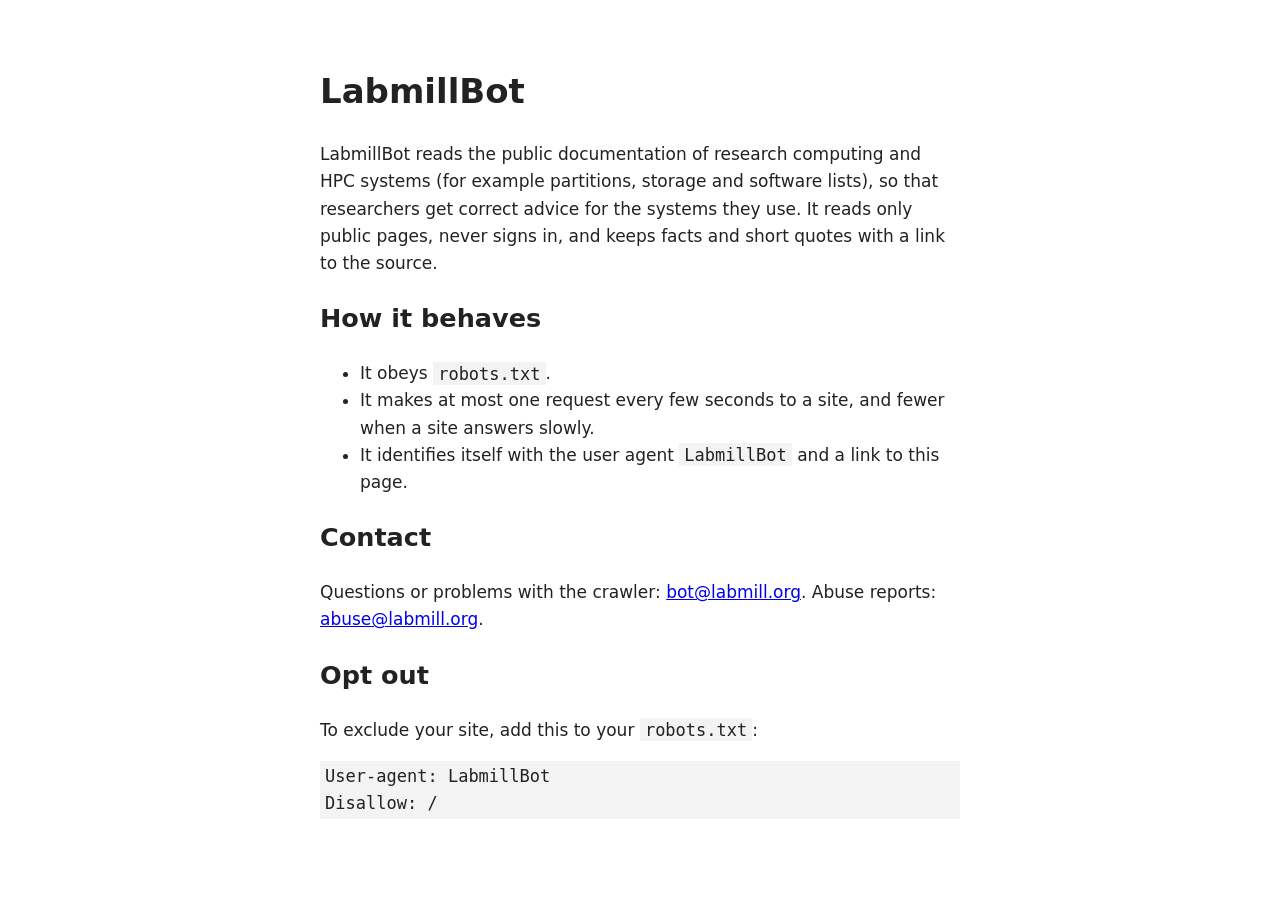
==== bot/index.html @ 0d6798f3 "Labmill website: the pages that are live on labmill.org Co-Authored-By: Claude Opus 5.5 (1M context)" ====
<!doctype html><html lang="en"><head><meta charset="utf-8"><meta name="viewport" content="width=device-width,initial-scale=1">
<title>LabmillBot</title><style>body{font:17px/1.6 system-ui,sans-serif;max-width:40rem;margin:4rem auto;padding:0 1rem;color:#222}code,pre{background:#f3f3f3;padding:.1em .3em}</style></head>
<body><h1>LabmillBot</h1>
<p>LabmillBot reads the public documentation of research computing and HPC systems (for example partitions, storage and software lists), so that researchers get correct advice for the systems they use. It reads only public pages, never signs in, and keeps facts and short quotes with a link to the source.</p>
<h2>How it behaves</h2><ul><li>It obeys <code>robots.txt</code>.</li><li>It makes at most one request every few seconds to a site, and fewer when a site answers slowly.</li><li>It identifies itself with the user agent <code>LabmillBot</code> and a link to this page.</li></ul>
<h2>Contact</h2><p>Questions or problems with the crawler: <a href="mailto:bot@labmill.org">bot@labmill.org</a>. Abuse reports: <a href="mailto:abuse@labmill.org">abuse@labmill.org</a>.</p>
<h2>Opt out</h2><p>To exclude your site, add this to your <code>robots.txt</code>:</p><pre>User-agent: LabmillBot
Disallow: /</pre>
</body></html>
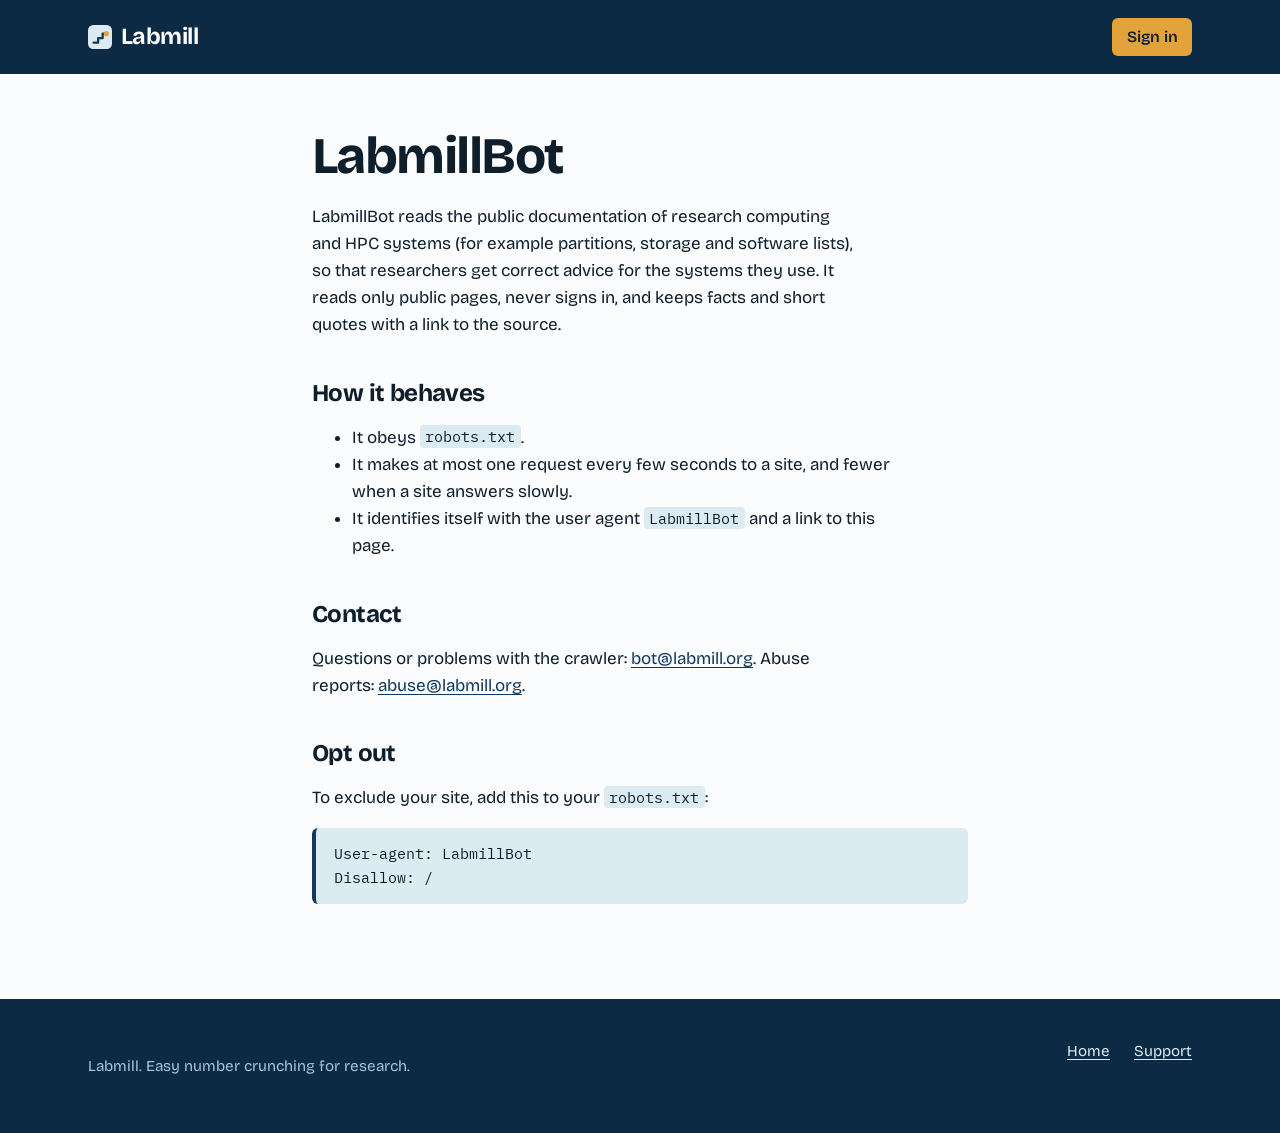
==== commit 2a121ffd: "Website redesign: cyanotype look, self-hosted fonts, how it works, app status line Co-Authored-By: C" ====
--- a/bot/index.html
+++ b/bot/index.html
@@ -1,9 +1,44 @@
-<!doctype html><html lang="en"><head><meta charset="utf-8"><meta name="viewport" content="width=device-width,initial-scale=1">
-<title>LabmillBot</title><style>body{font:17px/1.6 system-ui,sans-serif;max-width:40rem;margin:4rem auto;padding:0 1rem;color:#222}code,pre{background:#f3f3f3;padding:.1em .3em}</style></head>
-<body><h1>LabmillBot</h1>
-<p>LabmillBot reads the public documentation of research computing and HPC systems (for example partitions, storage and software lists), so that researchers get correct advice for the systems they use. It reads only public pages, never signs in, and keeps facts and short quotes with a link to the source.</p>
-<h2>How it behaves</h2><ul><li>It obeys <code>robots.txt</code>.</li><li>It makes at most one request every few seconds to a site, and fewer when a site answers slowly.</li><li>It identifies itself with the user agent <code>LabmillBot</code> and a link to this page.</li></ul>
-<h2>Contact</h2><p>Questions or problems with the crawler: <a href="mailto:bot@labmill.org">bot@labmill.org</a>. Abuse reports: <a href="mailto:abuse@labmill.org">abuse@labmill.org</a>.</p>
-<h2>Opt out</h2><p>To exclude your site, add this to your <code>robots.txt</code>:</p><pre>User-agent: LabmillBot
+<!doctype html>
+<html lang="en">
+<head>
+<meta charset="utf-8">
+<meta name="viewport" content="width=device-width,initial-scale=1">
+<title>LabmillBot, the Labmill crawler</title>
+<meta name="description" content="LabmillBot reads public documentation of research computing and HPC systems. How it behaves, how to contact us and how to opt out.">
+<meta name="theme-color" content="#0c2a44">
+<link rel="icon" href="../assets/mark.svg" type="image/svg+xml">
+<link rel="stylesheet" href="../assets/site.css">
+</head>
+<body>
+<header class="top">
+  <div class="wrap">
+    <a class="mark" href="/"><svg viewBox="0 0 32 32" aria-hidden="true"><rect width="32" height="32" rx="7" fill="#dcebf2"/><path d="M7.5 23.5h6v-6h6v-6h3" fill="none" stroke="#12395a" stroke-width="3" stroke-linecap="round" stroke-linejoin="round"/><circle cx="24.5" cy="11.5" r="3.4" fill="#e3a33b"/></svg>Labmill</a>
+    <nav aria-label="Main"><a class="signin" href="https://app.labmill.org/">Sign in</a></nav>
+  </div>
+</header>
+<main class="page">
+  <div class="wrap">
+    <h1>LabmillBot</h1>
+    <p>LabmillBot reads the public documentation of research computing and HPC systems (for example partitions, storage and software lists), so that researchers get correct advice for the systems they use. It reads only public pages, never signs in, and keeps facts and short quotes with a link to the source.</p>
+    <h2>How it behaves</h2>
+    <ul>
+      <li>It obeys <code>robots.txt</code>.</li>
+      <li>It makes at most one request every few seconds to a site, and fewer when a site answers slowly.</li>
+      <li>It identifies itself with the user agent <code>LabmillBot</code> and a link to this page.</li>
+    </ul>
+    <h2>Contact</h2>
+    <p>Questions or problems with the crawler: <a href="mailto:bot@labmill.org">bot@labmill.org</a>. Abuse reports: <a href="mailto:abuse@labmill.org">abuse@labmill.org</a>.</p>
+    <h2>Opt out</h2>
+    <p>To exclude your site, add this to your <code>robots.txt</code>:</p>
+<pre>User-agent: LabmillBot
 Disallow: /</pre>
-</body></html>
+  </div>
+</main>
+<footer>
+  <div class="wrap">
+    <p>Labmill. Easy number crunching for research.</p>
+    <ul><li><a href="/">Home</a></li><li><a href="mailto:labmill.support@gmail.com">Support</a></li></ul>
+  </div>
+</footer>
+</body>
+</html>
--- a/assets/site.css
+++ b/assets/site.css
@@ -0,0 +1,194 @@
+/* Labmill website. Cyanotype palette: the blue of lab blueprint prints. */
+@font-face {
+  font-family: "Bricolage Grotesque";
+  src: url("fonts/bricolage-grotesque-latin-wght-normal.woff2") format("woff2");
+  font-weight: 200 800;
+  font-display: swap;
+}
+@font-face {
+  font-family: "IBM Plex Mono";
+  src: url("fonts/ibm-plex-mono-latin-400-normal.woff2") format("woff2");
+  font-weight: 400;
+  font-display: swap;
+}
+@font-face {
+  font-family: "IBM Plex Mono";
+  src: url("fonts/ibm-plex-mono-latin-500-normal.woff2") format("woff2");
+  font-weight: 500;
+  font-display: swap;
+}
+
+:root {
+  --prussian: #12395a;
+  --prussian-deep: #0c2a44;
+  --cyan: #dcebf2;
+  --cyan-line: #b9d3e0;
+  --paper: #fafcfd;
+  --ink: #0f1e2b;
+  --muted: #4a6175;
+  --on-dark-muted: #a9c3d6;
+  --amber: #e3a33b;
+  --amber-hover: #f0b65a;
+  --sans: "Bricolage Grotesque", ui-sans-serif, system-ui, sans-serif;
+  --mono: "IBM Plex Mono", ui-monospace, "SFMono-Regular", Menlo, monospace;
+  --measure: 34rem;
+  --wide: 72rem;
+}
+
+* { box-sizing: border-box; }
+html { -webkit-text-size-adjust: 100%; }
+body {
+  margin: 0;
+  background: var(--paper);
+  color: var(--ink);
+  font: 400 1.0625rem/1.6 var(--sans);
+  font-optical-sizing: auto;
+}
+a { color: var(--prussian); text-underline-offset: .18em; text-decoration-thickness: .06em; }
+a:hover { text-decoration-thickness: .12em; }
+:focus-visible { outline: 3px solid var(--amber); outline-offset: 3px; border-radius: 2px; }
+.skip { position: absolute; left: -999px; }
+.skip:focus { left: 1rem; top: 1rem; background: var(--paper); padding: .5rem .75rem; z-index: 10; }
+
+.wrap { max-width: var(--wide); margin: 0 auto; padding: 0 1.5rem; }
+
+/* Status line: shown only when the app does not answer. */
+.status { display: none; background: var(--amber); color: var(--ink); font-weight: 500; }
+.status.down { display: block; }
+.status p { margin: 0; padding: .55rem 0; font-size: .95rem; }
+
+/* Header */
+.top { background: var(--prussian-deep); color: var(--paper); }
+.top .wrap { display: flex; align-items: center; justify-content: space-between; gap: 1rem; padding-top: 1.1rem; padding-bottom: 1.1rem; }
+.mark { color: var(--paper); text-decoration: none; font-weight: 700; font-size: 1.45rem; letter-spacing: -.02em; display: inline-flex; align-items: center; gap: .55rem; }
+.mark svg { width: 1.5rem; height: 1.5rem; }
+.top nav { display: flex; align-items: center; gap: 1.4rem; font-size: .98rem; }
+.top nav a { color: var(--on-dark-muted); text-decoration: none; }
+.top nav a:hover { color: var(--paper); }
+.top nav a.signin { color: var(--ink); background: var(--amber); padding: .42rem .9rem; border-radius: 6px; font-weight: 600; }
+.top nav a.signin:hover { background: var(--amber-hover); color: var(--ink); }
+
+/* Hero: graph paper in cyanotype */
+.hero {
+  background-color: var(--prussian-deep);
+  background-image:
+    linear-gradient(rgba(220,235,242,.055) 1px, transparent 1px),
+    linear-gradient(90deg, rgba(220,235,242,.055) 1px, transparent 1px);
+  background-size: 28px 28px;
+  color: var(--paper);
+  padding: 3.5rem 0 4.5rem;
+}
+.hero .wrap { display: grid; grid-template-columns: minmax(0, 1fr) minmax(0, 1.05fr); gap: 3.5rem; align-items: center; }
+.hero h1 {
+  font-size: clamp(2.5rem, 5.6vw, 4.4rem);
+  line-height: 1.02;
+  letter-spacing: -.035em;
+  font-weight: 750;
+  font-variation-settings: "opsz" 96;
+  margin: 0 0 1.4rem;
+  max-width: 12ch;
+  text-wrap: balance;
+}
+.hero .lede { font-size: 1.2rem; line-height: 1.55; color: var(--cyan); max-width: var(--measure); margin: 0 0 2rem; }
+.actions { display: flex; flex-wrap: wrap; gap: .9rem 1.4rem; align-items: center; }
+.btn { display: inline-block; background: var(--amber); color: var(--ink); text-decoration: none; font-weight: 650; padding: .8rem 1.35rem; border-radius: 7px; font-size: 1.05rem; }
+.btn:hover { background: var(--amber-hover); }
+.actions .quiet { color: var(--cyan); }
+.actions .quiet:hover { color: var(--paper); }
+.slurm { margin: 1.6rem 0 0; color: var(--on-dark-muted); font-size: .95rem; }
+
+/* The transcript: request, script, job states */
+.run {
+  margin: 0;
+  background: var(--paper);
+  color: var(--ink);
+  border-radius: 12px;
+  box-shadow: 0 30px 60px -30px rgba(0,0,0,.6), 0 0 0 1px rgba(220,235,242,.12);
+  overflow: hidden;
+}
+.run figcaption { display: flex; justify-content: space-between; padding: .7rem 1.1rem; background: var(--cyan); color: var(--muted); font-size: .85rem; border-bottom: 1px solid var(--cyan-line); }
+.run .body { padding: 1.2rem 1.2rem 1.3rem; display: grid; gap: .9rem; }
+.say { margin: 0; padding: .75rem .95rem; border-radius: 10px; max-width: 92%; font-size: .98rem; line-height: 1.45; }
+.say.you { background: var(--prussian); color: var(--paper); justify-self: end; border-bottom-right-radius: 3px; }
+.say.lm { background: var(--cyan); color: var(--ink); border-bottom-left-radius: 3px; }
+.script { margin: 0; background: #f1f6f9; border: 1px solid var(--cyan-line); border-radius: 8px; padding: .8rem .95rem; font: 400 .82rem/1.6 var(--mono); color: var(--ink); overflow-x: auto; }
+.script .c { color: var(--muted); }
+.script .k { color: var(--prussian); font-weight: 500; }
+.states { display: flex; gap: .45rem; flex-wrap: wrap; margin: 0; padding: 0; list-style: none; font: 500 .8rem/1 var(--mono); }
+.states li { padding: .42rem .6rem; border-radius: 5px; background: var(--cyan); color: var(--muted); }
+.states li.done { background: var(--amber); color: var(--ink); }
+.check { margin: 0; font-size: .92rem; color: var(--muted); }
+
+/* One orchestrated reveal on load; nothing else moves. */
+@media (prefers-reduced-motion: no-preference) {
+  .run .body > * { opacity: 0; transform: translateY(6px); animation: appear .45s ease-out forwards; }
+  .run .body > :nth-child(1) { animation-delay: .25s; }
+  .run .body > :nth-child(2) { animation-delay: 1.0s; }
+  .run .body > :nth-child(3) { animation-delay: 1.7s; }
+  .run .body > :nth-child(4) { animation-delay: 2.5s; }
+  .run .body > :nth-child(5) { animation-delay: 3.2s; }
+  @keyframes appear { to { opacity: 1; transform: none; } }
+}
+
+/* Sections */
+section { padding: 5rem 0; }
+section + section { border-top: 1px solid var(--cyan-line); }
+h2 { font-size: clamp(1.9rem, 3.4vw, 2.6rem); line-height: 1.1; letter-spacing: -.025em; font-weight: 720; margin: 0 0 1rem; max-width: 20ch; text-wrap: balance; }
+.intro { color: var(--muted); font-size: 1.15rem; max-width: var(--measure); margin: 0 0 3rem; }
+
+/* The five steps are a real sequence, so they are numbered. */
+.steps { list-style: none; margin: 0; padding: 0; display: grid; grid-template-columns: repeat(5, minmax(0, 1fr)); gap: 0; counter-reset: step; }
+.steps li { counter-increment: step; padding: 1.4rem 1.3rem 0 0; border-top: 3px solid var(--prussian); position: relative; }
+.steps li + li { padding-left: 1.3rem; border-left: 1px solid var(--cyan-line); }
+.steps li::before { content: counter(step); display: block; font: 700 2.4rem/1 var(--sans); color: var(--prussian); margin-bottom: .8rem; font-variation-settings: "opsz" 96; }
+.steps h3 { font-size: 1.15rem; margin: 0 0 .4rem; letter-spacing: -.01em; }
+.steps p { margin: 0; color: var(--muted); font-size: .98rem; }
+
+.control { display: grid; grid-template-columns: minmax(0, 1fr) minmax(0, 1.4fr); gap: 3rem; align-items: start; }
+.control dl { margin: 0; display: grid; grid-template-columns: minmax(0, 1fr) minmax(0, 1fr); gap: 2.2rem 2.5rem; }
+.control dt { font-weight: 650; font-size: 1.12rem; margin-bottom: .35rem; }
+.control dd { margin: 0; color: var(--muted); }
+
+.knows { background: var(--cyan); }
+.knows .wrap { display: grid; grid-template-columns: minmax(0, 1fr) minmax(0, 1fr); gap: 3.5rem; align-items: center; }
+.knows p { max-width: var(--measure); }
+.fact { background: var(--paper); border: 1px solid var(--cyan-line); border-left: 5px solid var(--prussian); border-radius: 8px; padding: 1.3rem 1.4rem; }
+.fact .what { font-size: 1.25rem; font-weight: 650; margin: 0 0 .9rem; letter-spacing: -.01em; }
+.fact dl { margin: 0; display: grid; grid-template-columns: auto 1fr; gap: .35rem 1rem; font-size: .93rem; }
+.fact dt { color: var(--muted); }
+.fact dd { margin: 0; font-family: var(--mono); font-size: .85rem; overflow-wrap: anywhere; }
+.meter { display: inline-block; vertical-align: middle; width: 5.5rem; height: .45rem; background: var(--cyan); border-radius: 99px; margin-right: .5rem; position: relative; overflow: hidden; }
+.meter::after { content: ""; position: absolute; inset: 0 22% 0 0; background: var(--prussian); border-radius: 99px; }
+
+.teams p { color: var(--muted); font-size: 1.1rem; max-width: 40rem; }
+
+/* Footer */
+footer { background: var(--prussian-deep); color: var(--on-dark-muted); padding: 2.5rem 0; font-size: .95rem; }
+footer .wrap { display: flex; flex-wrap: wrap; justify-content: space-between; gap: 1rem 2rem; }
+footer a { color: var(--cyan); }
+footer ul { list-style: none; display: flex; flex-wrap: wrap; gap: .5rem 1.5rem; margin: 0; padding: 0; }
+
+/* Plain text pages (the crawler page, later privacy and terms) */
+.page { padding: 3.5rem 0 5rem; }
+.page .wrap { max-width: 44rem; }
+.page h1 { font-size: clamp(2.2rem, 5vw, 3.2rem); line-height: 1.05; letter-spacing: -.03em; font-weight: 750; margin: 0 0 1.2rem; }
+.page h2 { font-size: 1.5rem; margin: 2.6rem 0 .6rem; }
+.page p, .page li { max-width: var(--measure); }
+.page code { font: .9em var(--mono); background: var(--cyan); padding: .08em .35em; border-radius: 4px; }
+.page pre { font: .92rem/1.6 var(--mono); background: var(--cyan); border-left: 4px solid var(--prussian); padding: .9rem 1.1rem; border-radius: 6px; overflow-x: auto; }
+
+/* Narrow screens */
+@media (max-width: 960px) {
+  .hero .wrap, .control, .knows .wrap { grid-template-columns: minmax(0, 1fr); gap: 2.5rem; }
+  .steps { grid-template-columns: minmax(0, 1fr); }
+  .steps li, .steps li + li { padding: 1.1rem 0 1.4rem 3.6rem; border-left: 0; border-top: 1px solid var(--cyan-line); }
+  .steps li:first-child { border-top: 3px solid var(--prussian); }
+  .steps li::before { position: absolute; left: 0; top: 1.1rem; font-size: 2rem; }
+}
+@media (max-width: 640px) {
+  .wrap { padding: 0 1rem; }
+  .top nav a:not(.signin) { display: none; }
+  .control dl { grid-template-columns: minmax(0, 1fr); }
+  section { padding: 3.5rem 0; }
+  .hero { padding: 2.5rem 0 3.5rem; }
+}
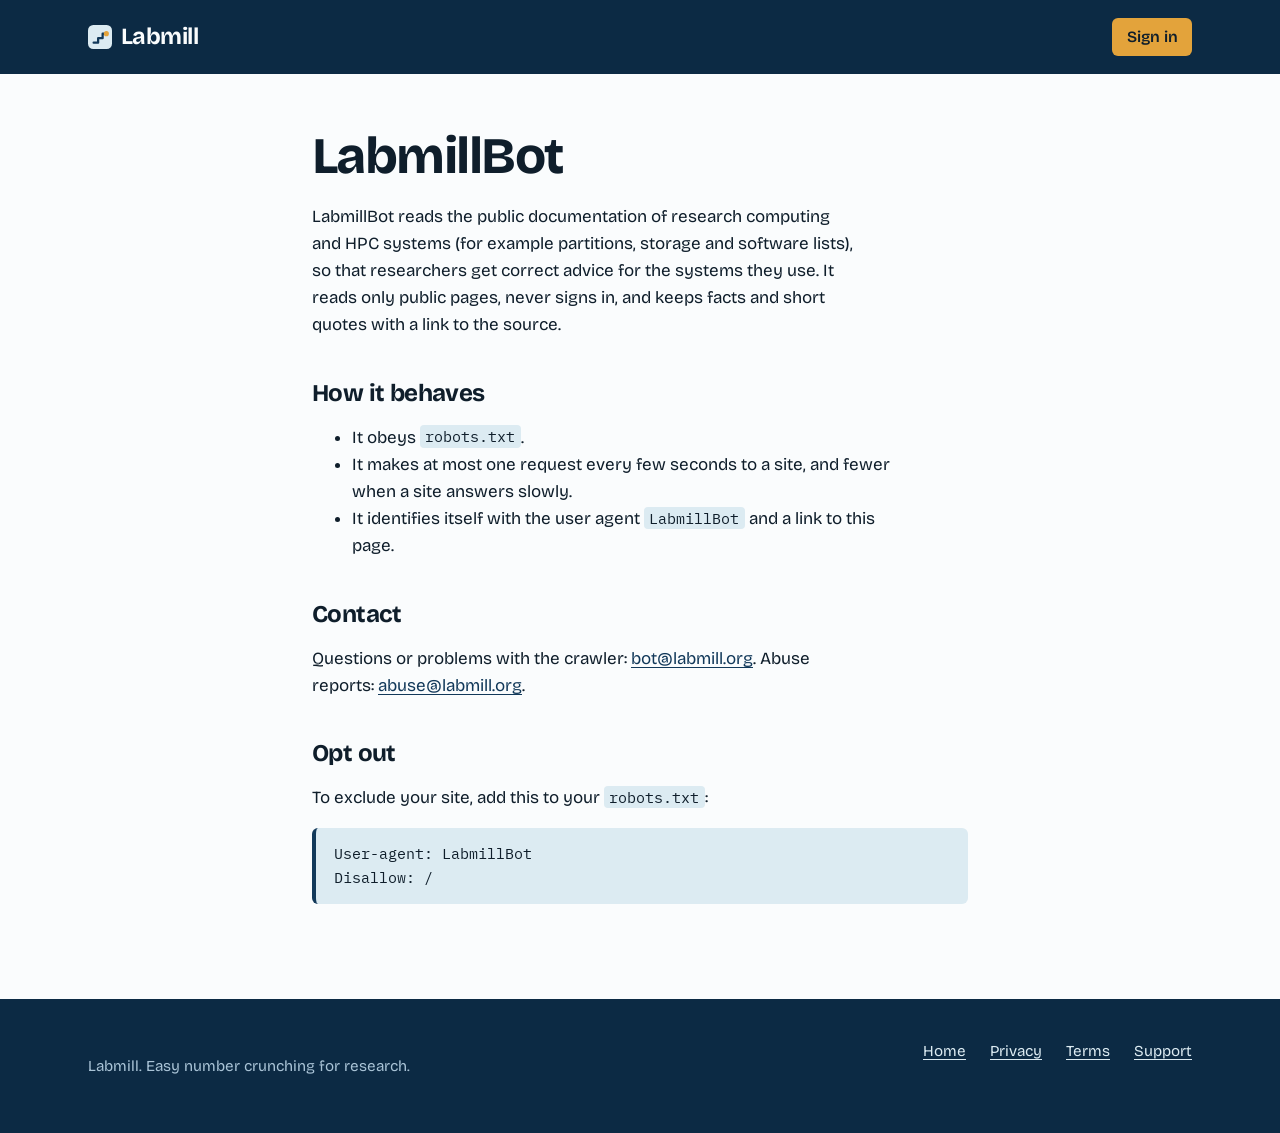
==== commit 200c1bb7: "Draft privacy policy and terms pages; footer links Co-Authored-By: Claude Sonnet 5.5 <noreply@anthro" ====
--- a/bot/index.html
+++ b/bot/index.html
@@ -37,7 +37,7 @@
 <footer>
   <div class="wrap">
     <p>Labmill. Easy number crunching for research.</p>
-    <ul><li><a href="/">Home</a></li><li><a href="mailto:labmill.support@gmail.com">Support</a></li></ul>
+    <ul><li><a href="/">Home</a></li><li><a href="/privacy/">Privacy</a></li><li><a href="/terms/">Terms</a></li><li><a href="mailto:help@labmill.org">Support</a></li></ul>
   </div>
 </footer>
 </body>
